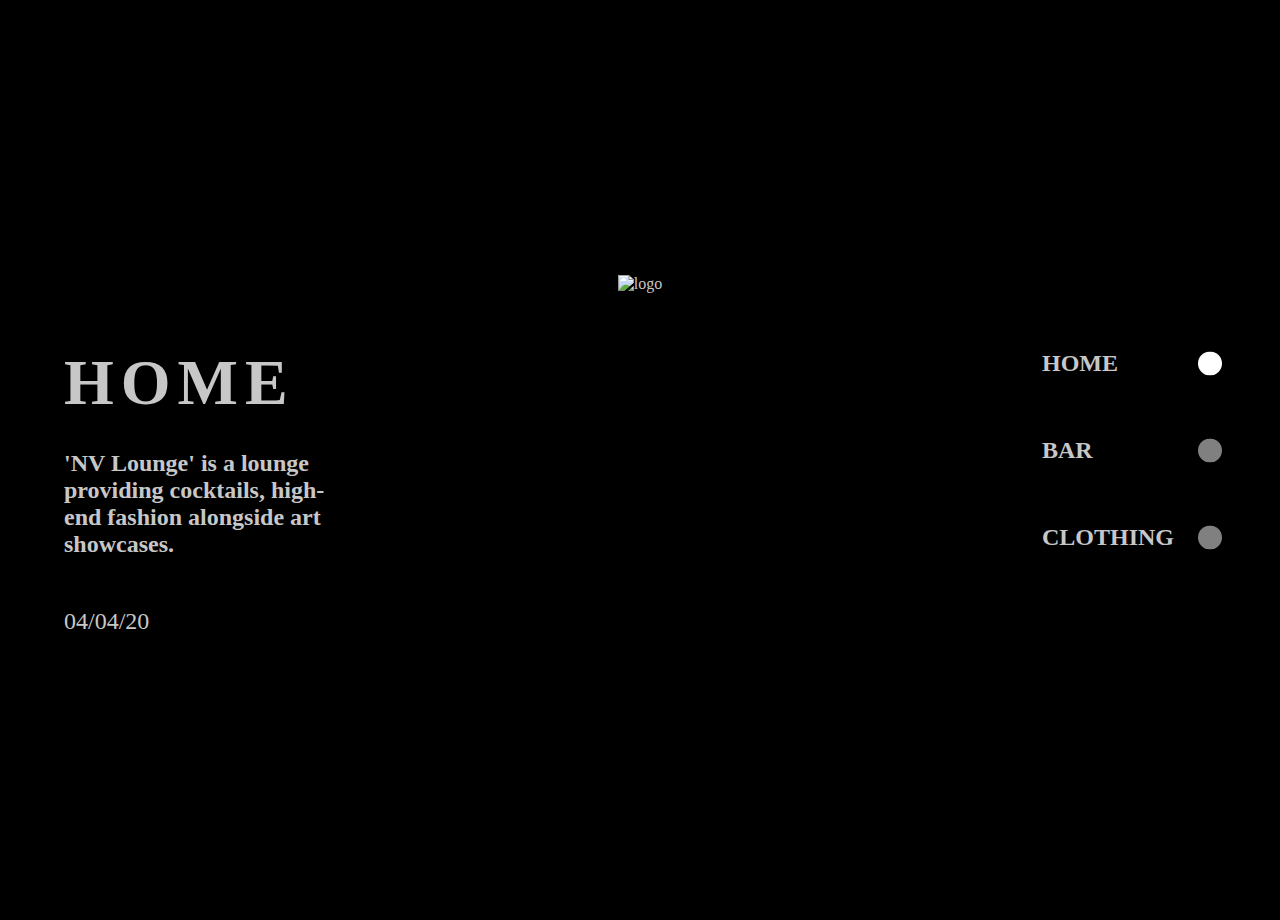
==== index.html @ 2e92ea71 "overflow-y hidden" ====
<!DOCTYPE html>
<html lang="en">
  <head>
    <meta charset="UTF-8" />
    <meta name="viewport" content="width=device-width, initial-scale=1.0" />
    <meta http-equiv="X-UA-Compatible" content="ie=edge" />
    <link rel="stylesheet" href="./style.css" />
    <title>NV Lounge</title>
  </head>
  <body>
    <div class="portfolio">
      <nav>
        <a href="index.html" class="logo"
          ><img src="./img/nvLogoV2lightgrey.png" class="logo-size" alt=""
        /></a>

        <ul>
          <li>
            <a href="#"><img src="./img/Instagram.svg" alt=""/></a>
          </li>
          <li>
            <a href="#"><img src="./img/Facebook.svg" alt=""/></a>
          </li>
          <li>
            <a href="#"><img src="./img/Twitter.svg" alt=""/></a>
          </li>
          <li><a href="#" class="dropdown">Phone: 0207 420 1234</a></li>
        </ul>
        <div class="nav-open">
          <div class="contact">
            <h3>Contact</h3>
            <p>0207 222 2222</p>
          </div>
          <div class="social">
            <h3>Social</h3>
            <div class="social-links">
              <img src="./img/Facebook.svg" alt="Facebook" />
              <img src="./img/Twitter.svg" alt="Twitter" />
              <img src="./img/Instagram.svg" alt="Instagram" />
            </div>
          </div>
        </div>
      </nav>

      <main>
        <section class="page home-img">
          <div class="details">
            <h1>Home</h1>
            <h2>
              'NV Lounge' is a lounge providing cocktails, high-end fashion
              alongside art showcases.
            </h2>
            <p>04/04/20</p>
          </div>
          <div class="hero">
            <img
              src="./img/nvHeroImgSquare.png"
              class="model model-logo"
              alt="logo"
            />
          </div>
        </section>
        <section class="page cocktail-img">
          <div class="details">
            <h1>Bar</h1>
            <h2>
              With 5 years of experience under our belt in the bartending
              profession. We have devised a bespoke selection of cocktails using
              Afro-Caribbean spirits, to tantalise our customers’ taste buds.
            </h2>
            <p>04/04/20</p>
          </div>
          <div class="hero">
            <img
              src="./img/cocktail-bar-logoArtboard-1.png"
              class="model model-cocktail"
              alt="logo"
            />
          </div>
        </section>
        <section class="page clothing-img">
          <div class="details">
            <h1>Clothing</h1>
            <h2>
              NV Lounge will stock popular high-end fashion brands alongside
              independent fashion brands in an attempt to create exposure to
              local, up and coming artists and provide a platform that in its
              very existence breaks glass ceilings.
            </h2>
            <p>04/04/20</p>
          </div>
          <div class="hero">
            <img
              src="./img/neonClothingSquare.png"
              class="model model-clothing"
              alt="logo"
            />
          </div>
        </section>
        <div class="pages">
          <div class="page-1">
            <h3>Home</h3>
            <svg
              class="slide active"
              width="12"
              height="12"
              viewBox="0 0 12 12"
              fill="none"
              xmlns="http://www.w3.org/2000/svg"
            >
              <circle cx="6" cy="6" r="6" fill="white" />
            </svg>
          </div>
          <div class="page-1">
            <h3>Bar</h3>
            <svg
              class="slide"
              width="12"
              height="12"
              viewBox="0 0 12 12"
              fill="none"
              xmlns="http://www.w3.org/2000/svg"
            >
              <circle cx="6" cy="6" r="6" fill="white" />
            </svg>
          </div>
          <div class="page-1">
            <h3>Clothing</h3>
            <svg
              class="slide"
              width="12"
              height="12"
              viewBox="0 0 12 12"
              fill="none"
              xmlns="http://www.w3.org/2000/svg"
            >
              <circle cx="6" cy="6" r="6" fill="white" />
            </svg>
          </div>
        </div>
      </main>
    </div>

    <script
      src="https://cdnjs.cloudflare.com/ajax/libs/gsap/2.1.3/TimelineMax.min.js"
      integrity="sha256-fIkQKQryItPqpaWZbtwG25Jp2p5ujqo/NwJrfqAB+Qk="
      crossorigin="anonymous"
    ></script>
    <script
      src="https://cdnjs.cloudflare.com/ajax/libs/gsap/2.1.3/TweenMax.min.js"
      integrity="sha256-lPE3wjN2a7ABWHbGz7+MKBJaykyzqCbU96BJWjio86U="
      crossorigin="anonymous"
    ></script>
    <script src="./app.js"></script>
  </body>
</html>
---- style.css ----
*,
*::before,
*::after {
  margin: 0;
  padding: 0;
  box-sizing: border-box;
}

@font-face {
  font-family: PopLight;
  src: url("./fonts/Poppins-Light.ttf");
}
@font-face {
  font-family: PopRegular;
  src: url("./fonts/Poppins-Regular.ttf");
}
@font-face {
  font-family: PopExtraLight;
  src: url("./fonts/Poppins-ExtraLight.ttf");
}

body {
  font-family: PopLight;
  overflow-x: hidden;
  background-color: black;
  overflow-y: hidden;
}

a {
  text-decoration: none;
  color: #c7c7c7;
}

.portfolio {
  color: #c7c7c7;
  background: linear-gradient(to bottom, rgba(0, 0, 0, 0.5), rgba(0, 0, 0, 1)),
    url("img/ue4-cyberpunk-grunge-sci-fi-asset-pack-3d-model-low-poly-obj-mtl-fbx-uasset.jpg")
      center no-repeat;
  background-size: cover;
}

nav {
  min-height: 10vh;
  width: 90%;
  margin: auto;
  display: flex;
  justify-content: space-between;
  align-items: center;
  padding-top: 5rem;
  max-width: 120rem;
  text-transform: uppercase;
  font-size: 1.6rem;
}

.logo {
  height: 5px;
  width: 5px;
  transform: translateX(-1000rem);
  animation: slideIn 0.5s forwards;
}
.logo-size {
  height: 100px;
  padding: 0;
  margin: 0;
  position: absolute;
  top: -50px;
}

.page {
  min-height: 90vh;
  display: grid;
  grid-template-columns: 5% 1fr 1fr 1fr 5%;
}
.cocktail-img,
.clothing-img {
  position: absolute;
  bottom: 0%;
  left: 0%;
  width: 100%;
  opacity: 0;
  pointer-events: none;
}

.hero {
  overflow: hidden;
  height: 200px;
  align-self: center;
  justify-self: center;
}

nav ul {
  display: flex;
}

nav li {
  list-style: none;
  transform: translateX(1000rem);
  animation: slideIn 0.5s forwards;
}

nav ul li:nth-child(1) {
  animation-delay: 0s;
}

nav ul li:nth-child(2) {
  animation-delay: 0.5s;
}

nav ul li:nth-child(3) {
  animation-delay: 1s;
}

nav ul li:nth-child(4) {
  animation-delay: 1.5s;
}

nav ul li a {
  padding: 1rem 0;
  margin: 0 3rem;
  position: relative;
  letter-spacing: 2px;
}

.svg-color {
  fill: #c7c7c7;
}

nav ul li a:last-child {
  margin-right: 0;
}

nav ul li a::before,
nav ul li a::after {
  content: "";
  position: absolute;
  width: 100%;
  height: 2px;
  background-color: #ff66ff;
  left: 0;
  transform: scaleX(0);
  transition: all 0.5s;
}

nav ul li a::before {
  top: 0;
  transform-origin: left;
}

nav ul li a::after {
  bottom: 0;
  transform-origin: right;
}

nav ul li a:hover::before,
nav ul li a:hover::after {
  transform: scaleX(1);
}

@keyframes slideIn {
  from {
  }

  to {
    transform: translateX(0);
  }
}

.page {
  min-height: 90vh;
  display: grid;
  grid-template-columns: 5% 1fr 2fr 1fr 5%;
}
.hero {
  overflow: hidden;
  height: 500px;
  align-self: center;
  justify-self: center;
  display: flex;
}
.hero img {
  height: 500px;
  transition: 0.5s ease-in-out;
  cursor: pointer;
}

.model {
  transform: translate(0%, 2%);
}
.hero:hover .model {
  transform: translate(0%, 0%);
}
.details {
  grid-column: 2/3;
  align-self: center;
  z-index: 10;
}
.details h1 {
  font-size: 64px;
  font-family: PopRegular;
  text-transform: uppercase;
  letter-spacing: 7px;
}
.details h2 {
  font-size: 24px;
  padding: 30px 0px;
  font-family: PopExtraLight;
}
.details p {
  font-family: PopExtraLight;
  font-size: 24px;
  padding: 20px 0px 50px 0px;
}

.pages {
  position: absolute;
  right: 5%;
  top: 50%;
  transform: translateY(-50%);
  text-transform: uppercase;
}

.pages > div {
  display: flex;
  align-items: center;
  justify-content: space-between;
}
.pages h3 {
  font-size: 24px;
  padding: 30px;
}
.pages svg {
  cursor: pointer;
  opacity: 0.5;
  transform: scale(2);
}
.pages svg:hover {
  animation: dot 0.5s ease-in-out infinite alternate;
}

.pages svg.active {
  opacity: 1;
}

@keyframes dot {
  0% {
    transform: scale(2);
  }
  100% {
    transform: scale(4);
  }
}

@media (max-width: 1024px) {
  .page {
    grid-template-columns: 5% 1fr 5%;
    grid-template-rows: 1fr 1fr;
    align-items: center;
  }

  .hero {
    grid-column: 2/3;
    height: auto;
    justify-self: center;
    align-self: flex-end;
  }
  .hero img {
    height: 400px;
  }

  .details {
    grid-row: 2/3;
    grid-column: 2/3;
    text-align: center;
  }
  .details h1 {
    font-size: 48px;
  }
  .details h2 {
    font-size: 24px;
  }

  .pages {
    position: absolute;
    right: 5%;
    top: 40%;
    transform: translateY(-50%);
    text-transform: uppercase;
  }
}

@media (max-width: 768px) {
  .page {
    grid-template-rows: 1fr 1fr;
  }
  .hero {
    justify-self: center;
    align-self: flex-end;
  }
  .hero img {
    height: 300px;
  }
  .details {
    text-align: center;
  }
  .details h1 {
    font-size: 38px;
  }
  .details h2 {
    font-size: 24px;
  }
  .pages {
    position: absolute;
    right: 5%;
    top: 43%;
    transform: translateY(-50%);
    text-transform: uppercase;
  }
  .pages h3 {
    font-size: 16px;
  }

  @media (max-width: 414px) {
    .logo-size {
      display: none;
    }

    .dropdown {
      display: none;
    }
    nav {
      padding-top: 2rem;
    }
    nav ul {
      padding-right: 105px;
    }

    .hero {
      justify-self: left;
      padding-bottom: 15px;
    }
    .hero img {
      height: 200px;
    }
    .pages h3 {
      font-size: 12px;
    }

    .details h1 {
      font-size: 20px;
    }
    .details h2 {
      font-size: 16px;
    }
  }

  @media (max-width: 375px) {
    .logo-size {
      display: none;
    }

    .dropdown {
      display: none;
    }
    nav ul {
      padding-right: 90px;
    }

    .hero {
      justify-self: left;
      padding-bottom: 15px;
    }
    .hero img {
      height: 200px;
    }
    .pages h3 {
      font-size: 12px;
    }

    .details h1 {
      padding-top: 10px;
      font-size: 20px;
    }
    .details h2 {
      font-size: 12px;
      padding: 10px 0 10px 0;
    }
    .details p {
      padding-bottom: 0px;
    }
  }
}

.nav-open {
  position: absolute;
  top: 0px;
  left: 0px;
  width: 100%;
  height: 50vh;
  background: white;
  z-index: 1;
  color: black;
  display: grid;
  grid-template-columns: 5% 1fr 1fr 5%;
  justify-items: center;
  align-items: center;
  text-align: center;
  transform: translateY(-100%);
}
.contact {
  grid-column: 2/3;
}
.nav-open h3 {
  font-size: 28px;
  padding-bottom: 40px;
}
.nav-open p {
  font-size: 18px;
}
.social-links img {
  padding: 0px 20px;
}

.logo,
.menu {
  z-index: 2;
}
.menu {
  cursor: pointer;
}
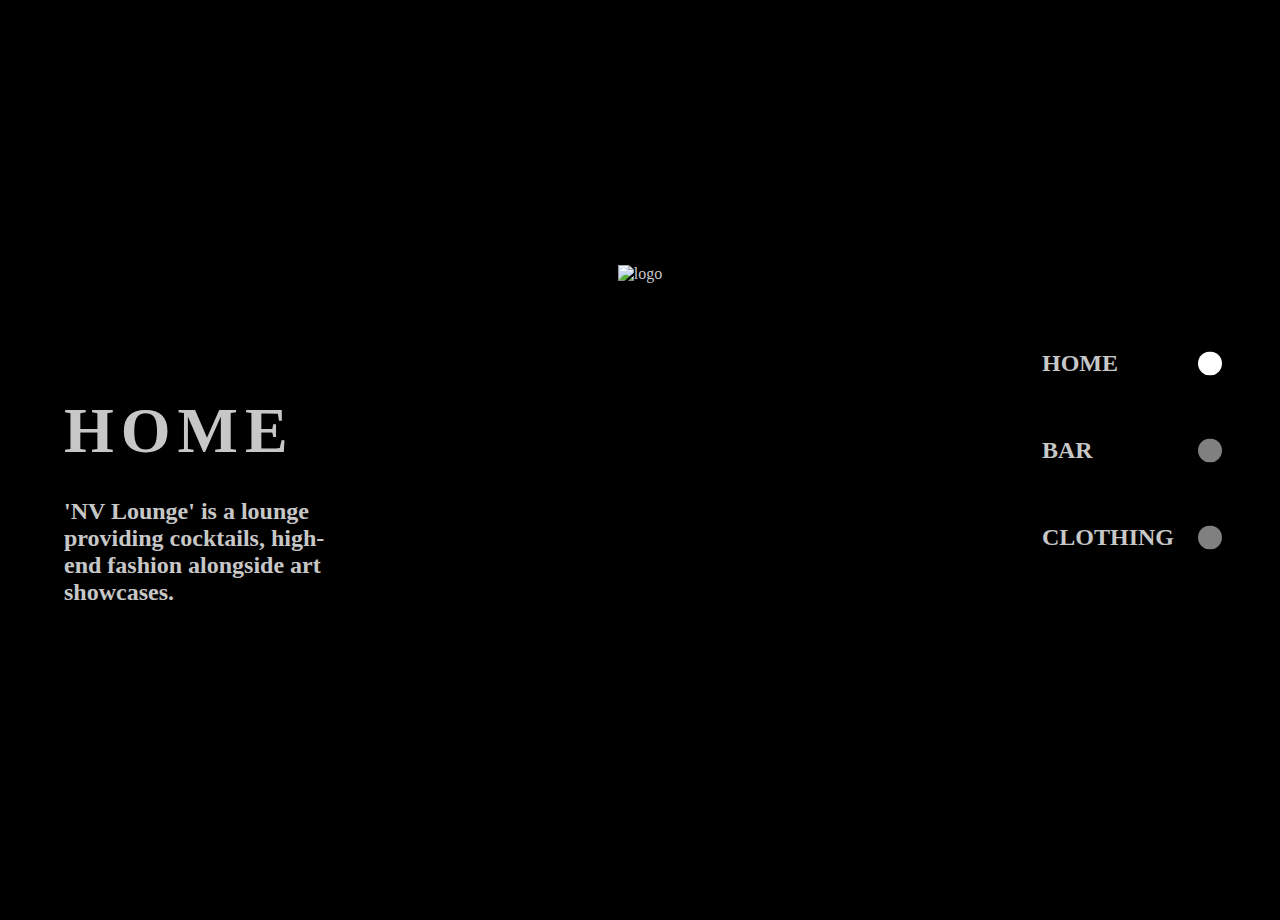
==== commit dc768d51: "Adding replacement images" ====
--- a/index.html
+++ b/index.html
@@ -24,7 +24,11 @@
           <li>
             <a href="#"><img src="./img/Twitter.svg" alt=""/></a>
           </li>
-          <li><a href="#" class="dropdown">Phone: 0207 420 1234</a></li>
+          <li>
+            <a href="#" class="dropdown"
+              ><span class="phone-text">Phone:</span> 0207 420 1234</a
+            >
+          </li>
         </ul>
         <div class="nav-open">
           <div class="contact">
@@ -44,17 +48,17 @@
 
       <main>
         <section class="page home-img">
-          <div class="details">
+          <div class="details home-details">
             <h1>Home</h1>
             <h2>
               'NV Lounge' is a lounge providing cocktails, high-end fashion
               alongside art showcases.
             </h2>
-            <p>04/04/20</p>
+            <!-- <p>04/04/20</p> -->
           </div>
           <div class="hero">
             <img
-              src="./img/nvHeroImgSquare.png"
+              src="./img/newNVHeroLogo.png
               class="model model-logo"
               alt="logo"
             />
@@ -68,11 +72,11 @@
               profession. We have devised a bespoke selection of cocktails using
               Afro-Caribbean spirits, to tantalise our customers’ taste buds.
             </h2>
-            <p>04/04/20</p>
+            <!-- <p>04/04/20</p> -->
           </div>
           <div class="hero">
             <img
-              src="./img/cocktail-bar-logoArtboard-1.png"
+              src="./img/newCocktail.png"
               class="model model-cocktail"
               alt="logo"
             />
@@ -87,11 +91,11 @@
               local, up and coming artists and provide a platform that in its
               very existence breaks glass ceilings.
             </h2>
-            <p>04/04/20</p>
+            <!-- <p>04/04/20</p> -->
           </div>
           <div class="hero">
             <img
-              src="./img/neonClothingSquare.png"
+              src="./img/newClothing.png"
               class="model model-clothing"
               alt="logo"
             />
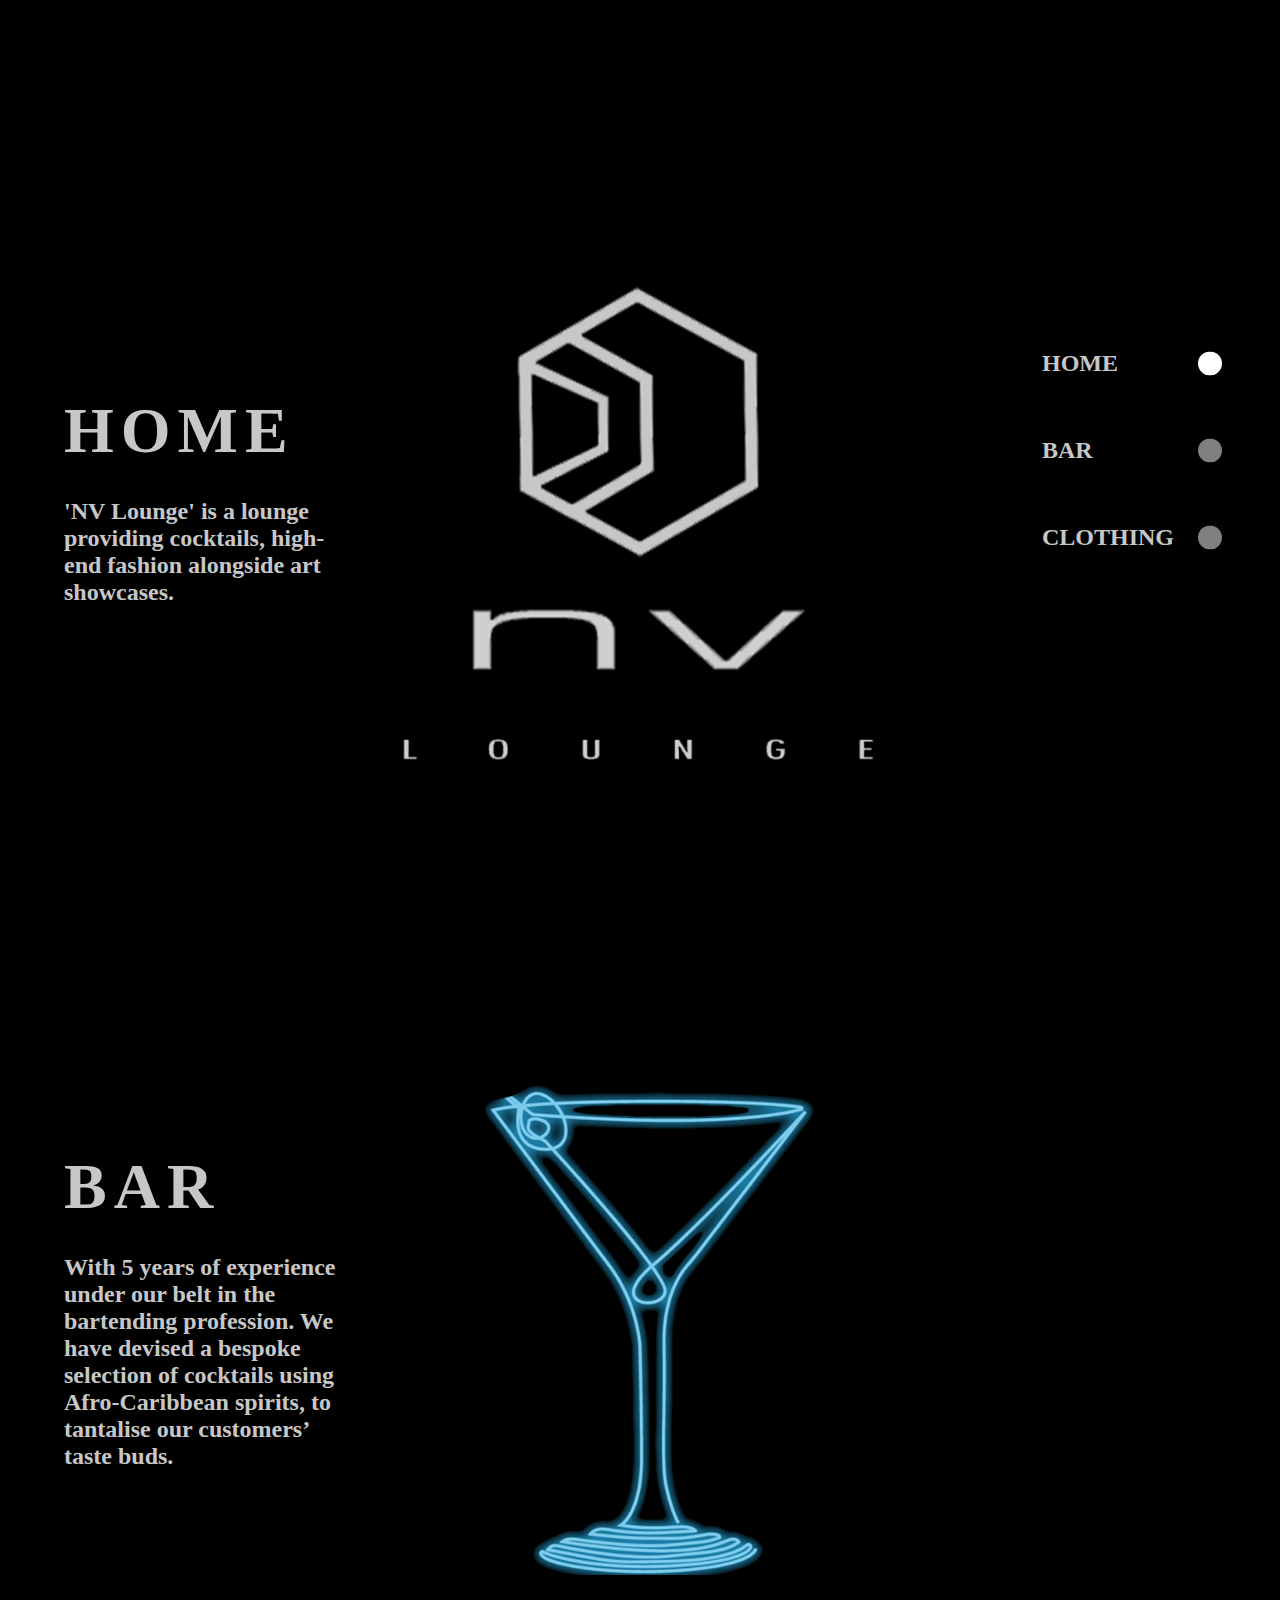
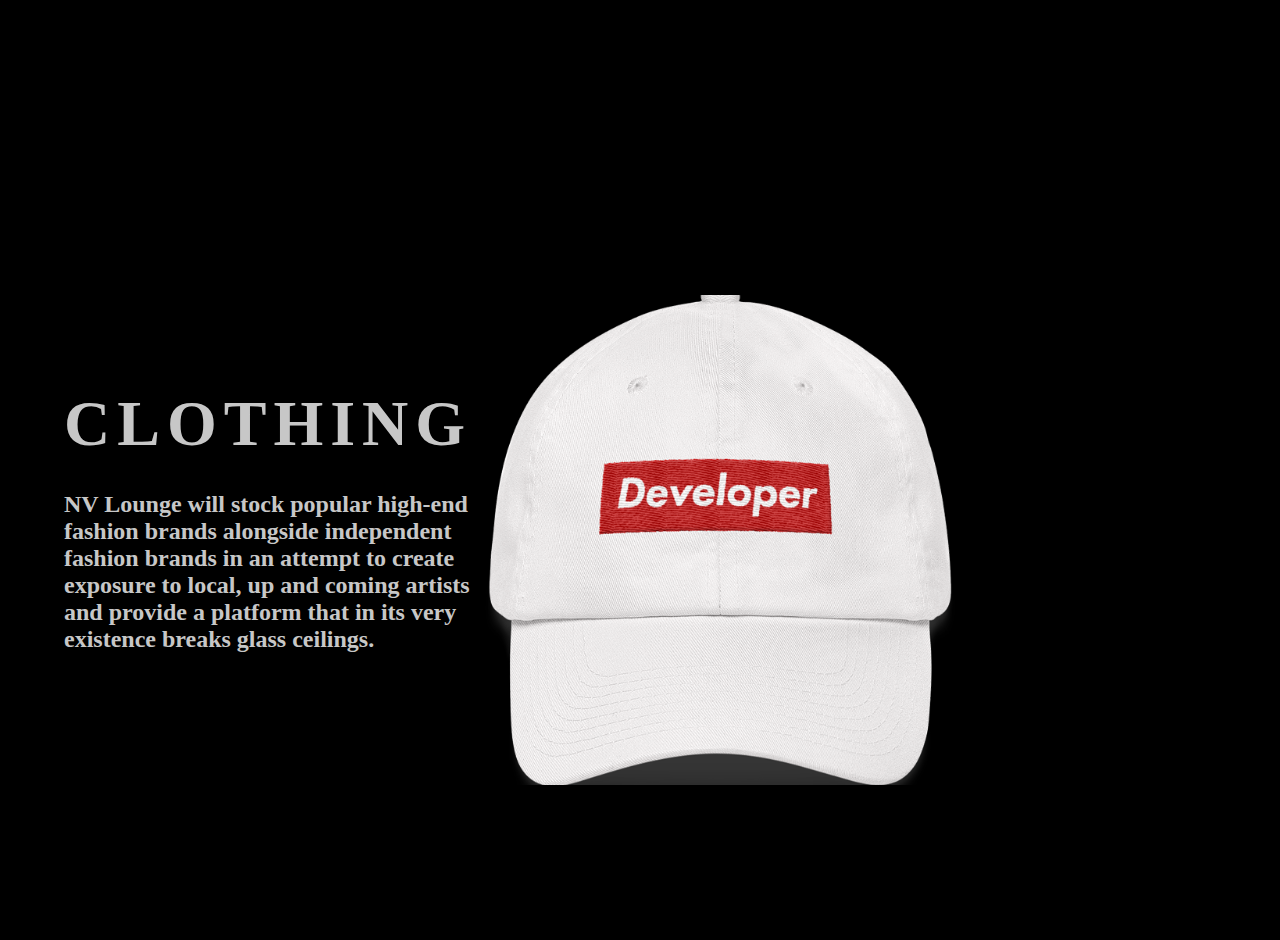
==== commit 11887d1f: "take index.html out of ignore" ====
--- a/index.html
+++ b/index.html
@@ -47,7 +47,7 @@
       </nav>
 
       <main>
-        <section class="page home-img">
+        <section class="page home-page">
           <div class="details home-details">
             <h1>Home</h1>
             <h2>
@@ -58,13 +58,13 @@
           </div>
           <div class="hero">
             <img
-              src="./img/newNVHeroLogo.png
+              src="./img/newNVHeroLogo.png"
               class="model model-logo"
               alt="logo"
             />
           </div>
         </section>
-        <section class="page cocktail-img">
+        <section class="page cocktail-page">
           <div class="details">
             <h1>Bar</h1>
             <h2>
@@ -82,7 +82,7 @@
             />
           </div>
         </section>
-        <section class="page clothing-img">
+        <section class="page clothing-page">
           <div class="details">
             <h1>Clothing</h1>
             <h2>
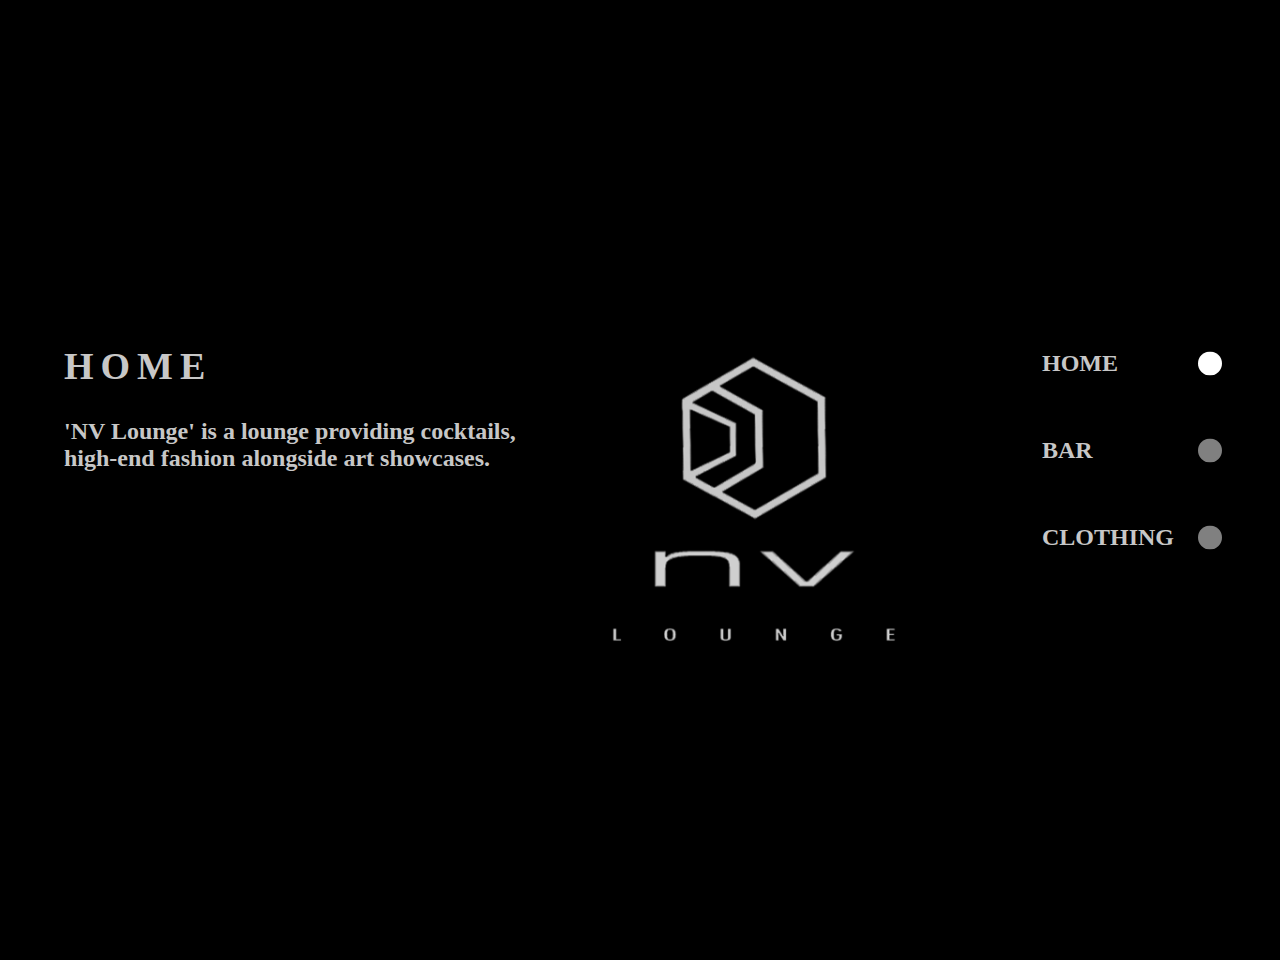
==== commit 74409f3b: "added hrefs to social media links" ====
--- a/index.html
+++ b/index.html
@@ -16,13 +16,19 @@
 
         <ul>
           <li>
-            <a href="#"><img src="./img/Instagram.svg" alt=""/></a>
+            <a href="https://www.instagram.com/nv.lounge/"
+              ><img src="./img/Instagram.svg" alt=""
+            /></a>
           </li>
           <li>
-            <a href="#"><img src="./img/Facebook.svg" alt=""/></a>
+            <a href="https://www.facebook.com/nvlounge"
+              ><img src="./img/Facebook.svg" alt=""
+            /></a>
           </li>
           <li>
-            <a href="#"><img src="./img/Twitter.svg" alt=""/></a>
+            <a href="https://twitter.com/nv_lounge"
+              ><img src="./img/Twitter.svg" alt=""
+            /></a>
           </li>
           <li>
             <a href="#" class="dropdown"
--- a/style.css
+++ b/style.css
@@ -37,10 +37,13 @@
     url("img/ue4-cyberpunk-grunge-sci-fi-asset-pack-3d-model-low-poly-obj-mtl-fbx-uasset.jpg")
       center no-repeat;
   background-size: cover;
+  display: grid;
+  grid-template-rows: 1fr 3fr;
 }
 
 nav {
-  min-height: 10vh;
+  grid-row: 1/2;
+  min-height: 20vh;
   width: 90%;
   margin: auto;
   display: flex;
@@ -51,30 +54,34 @@
   text-transform: uppercase;
   font-size: 1.6rem;
 }
-
 .logo {
   height: 5px;
   width: 5px;
   transform: translateX(-1000rem);
   animation: slideIn 0.5s forwards;
+  align-self: flex-start;
 }
 .logo-size {
   height: 100px;
   padding: 0;
   margin: 0;
-  position: absolute;
-  top: -50px;
 }
 
 .page {
   min-height: 90vh;
+  grid-row: 2/3;
   display: grid;
   grid-template-columns: 5% 1fr 1fr 1fr 5%;
-}
-.cocktail-img,
-.clothing-img {
+  position: relative;
+}
+
+.home-page {
+  padding-bottom: 200px;
+}
+.cocktail-page,
+.clothing-page {
   position: absolute;
-  bottom: 0%;
+  bottom: -3%;
   left: 0%;
   width: 100%;
   opacity: 0;
@@ -166,19 +173,21 @@
 }
 
 .page {
-  min-height: 90vh;
+  min-height: 80vh;
   display: grid;
-  grid-template-columns: 5% 1fr 2fr 1fr 5%;
+  grid-template-columns: 5% 2fr 2fr 1fr 5%;
+  grid-template-rows: 20% 1fr 5%;
 }
 .hero {
+  grid-column: 3/4;
+  grid-row: 2/3;
   overflow: hidden;
   height: 500px;
-  align-self: center;
-  justify-self: center;
+  align-self: flex-start;
   display: flex;
 }
 .hero img {
-  height: 500px;
+  height: 300px;
   transition: 0.5s ease-in-out;
   cursor: pointer;
 }
@@ -191,11 +200,12 @@
 }
 .details {
   grid-column: 2/3;
-  align-self: center;
+  grid-row: 2/3;
+  align-self: flex-start;
   z-index: 10;
 }
 .details h1 {
-  font-size: 64px;
+  font-size: 38px;
   font-family: PopRegular;
   text-transform: uppercase;
   letter-spacing: 7px;
@@ -251,20 +261,30 @@
 }
 
 @media (max-width: 1024px) {
+  nav {
+    padding-top: 10px;
+    align-items: flex-start;
+  }
+
   .page {
     grid-template-columns: 5% 1fr 5%;
     grid-template-rows: 1fr 1fr;
     align-items: center;
   }
 
+  .dropdown {
+    font-size: 20px;
+  }
+
   .hero {
     grid-column: 2/3;
+    grid-row: 1/2;
     height: auto;
     justify-self: center;
-    align-self: flex-end;
-  }
-  .hero img {
-    height: 400px;
+    align-self: center;
+  }
+  .hero img {
+    height: 325px;
   }
 
   .details {
@@ -273,40 +293,107 @@
     text-align: center;
   }
   .details h1 {
-    font-size: 48px;
+    font-size: 38px;
   }
   .details h2 {
     font-size: 24px;
   }
+  .home-details {
+    padding-top: 10px;
+  }
 
   .pages {
-    position: absolute;
     right: 5%;
     top: 40%;
-    transform: translateY(-50%);
     text-transform: uppercase;
   }
 }
 
+@media screen and (max-width: 1024px) and (orientation: landscape) {
+  html {
+    transform: rotate(-90deg);
+    transform-origin: left top;
+    width: 100vh;
+    overflow-x: hidden;
+    position: absolute;
+    top: 100%;
+    left: 0;
+  }
+
+  nav {
+    padding-top: 10px;
+    align-items: flex-start;
+  }
+
+  .page {
+    grid-template-columns: 5% 1fr 5%;
+    grid-template-rows: 1fr 1fr;
+    align-items: center;
+  }
+
+  .dropdown {
+    font-size: 20px;
+  }
+
+  .hero {
+    grid-column: 2/3;
+    grid-row: 1/2;
+    height: auto;
+    justify-self: center;
+    align-self: center;
+  }
+  .hero img {
+    height: 325px;
+  }
+
+  .details {
+    grid-row: 2/3;
+    grid-column: 2/3;
+    text-align: center;
+  }
+  .details h1 {
+    font-size: 38px;
+  }
+  .details h2 {
+    font-size: 24px;
+  }
+  .home-details {
+    padding-top: 10px;
+  }
+
+  .pages {
+    right: 5%;
+    top: 40%;
+    text-transform: uppercase;
+  }
+}
+
 @media (max-width: 768px) {
-  .page {
-    grid-template-rows: 1fr 1fr;
-  }
-  .hero {
-    justify-self: center;
-    align-self: flex-end;
-  }
-  .hero img {
-    height: 300px;
+  .logo-size {
+    height: 75px;
+  }
+  .phone-text {
+    display: none;
+  }
+  .dropdown {
+    font-size: 18px;
+  }
+
+  .home-page {
+    padding-bottom: 150px;
+  }
+
+  .hero img {
+    height: 200px;
   }
   .details {
     text-align: center;
   }
   .details h1 {
-    font-size: 38px;
+    font-size: 24px;
   }
   .details h2 {
-    font-size: 24px;
+    font-size: 18px;
   }
   .pages {
     position: absolute;
@@ -317,76 +404,369 @@
   }
   .pages h3 {
     font-size: 16px;
-  }
-
-  @media (max-width: 414px) {
-    .logo-size {
-      display: none;
-    }
-
-    .dropdown {
-      display: none;
-    }
-    nav {
-      padding-top: 2rem;
-    }
-    nav ul {
-      padding-right: 105px;
-    }
-
-    .hero {
-      justify-self: left;
-      padding-bottom: 15px;
-    }
-    .hero img {
-      height: 200px;
-    }
-    .pages h3 {
-      font-size: 12px;
-    }
-
-    .details h1 {
-      font-size: 20px;
-    }
-    .details h2 {
-      font-size: 16px;
-    }
-  }
-
-  @media (max-width: 375px) {
-    .logo-size {
-      display: none;
-    }
-
-    .dropdown {
-      display: none;
-    }
-    nav ul {
-      padding-right: 90px;
-    }
-
-    .hero {
-      justify-self: left;
-      padding-bottom: 15px;
-    }
-    .hero img {
-      height: 200px;
-    }
-    .pages h3 {
-      font-size: 12px;
-    }
-
-    .details h1 {
-      padding-top: 10px;
-      font-size: 20px;
-    }
-    .details h2 {
-      font-size: 12px;
-      padding: 10px 0 10px 0;
-    }
-    .details p {
-      padding-bottom: 0px;
-    }
+    padding: 20px;
+  }
+}
+
+@media screen and (max-width: 768px) and (orientation: landscape) {
+  html {
+    transform: rotate(-90deg);
+    transform-origin: left top;
+    width: 100vh;
+    overflow-x: hidden;
+    position: absolute;
+    top: 100%;
+    left: 0;
+  }
+
+  .logo-size {
+    height: 75px;
+  }
+  .phone-text {
+    display: none;
+  }
+  .dropdown {
+    font-size: 18px;
+  }
+
+  .home-page {
+    padding-bottom: 150px;
+  }
+
+  .hero img {
+    height: 200px;
+  }
+  .details {
+    text-align: center;
+  }
+  .details h1 {
+    font-size: 24px;
+  }
+  .details h2 {
+    font-size: 18px;
+  }
+  .pages {
+    position: absolute;
+    right: 5%;
+    top: 43%;
+    transform: translateY(-50%);
+    text-transform: uppercase;
+  }
+  .pages h3 {
+    font-size: 16px;
+    padding: 20px;
+  }
+}
+
+@media (max-width: 532px) {
+  .dropdown {
+    display: none;
+  }
+  .hero {
+    justify-self: left;
+  }
+}
+
+@media screen and (max-width: 532px) and (orientation: landscape) {
+  html {
+    transform: rotate(-90deg);
+    transform-origin: left top;
+    width: 100vh;
+    overflow-x: hidden;
+    position: absolute;
+    top: 100%;
+    left: 0;
+  }
+
+  .dropdown {
+    display: none;
+  }
+  .hero {
+    justify-self: left;
+  }
+}
+
+@media (max-width: 414px) {
+  .logo-size {
+    display: none;
+  }
+
+  .dropdown {
+    display: none;
+  }
+
+  .home-page {
+    padding-bottom: 100px;
+  }
+
+  .cocktail-page,
+  .clothing-page {
+    position: absolute;
+    bottom: -4%;
+    left: 0%;
+    width: 100%;
+    opacity: 0;
+    pointer-events: none;
+  }
+
+  nav ul {
+    padding-right: 105px;
+  }
+
+  .hero {
+    justify-self: left;
+  }
+  .hero img {
+    height: 150px;
+  }
+  .pages h3 {
+    font-size: 12px;
+    padding: 10px;
+  }
+  .pages svg {
+    height: 5px;
+  }
+
+  .details h1 {
+    font-size: 20px;
+  }
+  .details h2 {
+    font-size: 14px;
+  }
+}
+
+@media screen and (max-width: 414px) and (orientation: landscape) {
+  html {
+    transform: rotate(-90deg);
+    transform-origin: left top;
+    width: 100vh;
+    overflow-x: hidden;
+    position: absolute;
+    top: 100%;
+    left: 0;
+  }
+
+  .logo-size {
+    display: none;
+  }
+
+  .dropdown {
+    display: none;
+  }
+
+  .home-page {
+    padding-bottom: 100px;
+  }
+
+  .cocktail-page,
+  .clothing-page {
+    position: absolute;
+    bottom: -4%;
+    left: 0%;
+    width: 100%;
+    opacity: 0;
+    pointer-events: none;
+  }
+
+  nav ul {
+    padding-right: 105px;
+  }
+
+  .hero {
+    justify-self: left;
+  }
+  .hero img {
+    height: 150px;
+  }
+  .pages h3 {
+    font-size: 12px;
+    padding: 10px;
+  }
+  .pages svg {
+    height: 5px;
+  }
+
+  .details h1 {
+    font-size: 20px;
+  }
+  .details h2 {
+    font-size: 14px;
+  }
+}
+
+@media (max-width: 375px) {
+  nav {
+    padding-bottom: 50px;
+  }
+
+  .logo-size {
+    display: none;
+  }
+
+  .dropdown {
+    display: none;
+  }
+
+  .home-page {
+    padding-bottom: 90px;
+  }
+  .cocktail-page,
+  .clothing-page {
+    position: absolute;
+    bottom: -5%;
+    left: 0%;
+    width: 100%;
+    opacity: 0;
+    pointer-events: none;
+  }
+
+  .hero img {
+    height: 150px;
+  }
+  .pages h3 {
+    font-size: 12px;
+    padding: 10px;
+  }
+  .pages svg {
+    height: 5px;
+  }
+
+  .details h1 {
+    font-size: 20px;
+  }
+  .details h2 {
+    font-size: 12px;
+  }
+}
+
+@media screen and (max-width: 375px) and (orientation: landscape) {
+  html {
+    transform: rotate(-90deg);
+    transform-origin: left top;
+    width: 100vh;
+    overflow-x: hidden;
+    position: absolute;
+    top: 100%;
+    left: 0;
+  }
+
+  nav {
+    padding-bottom: 50px;
+  }
+
+  .logo-size {
+    display: none;
+  }
+
+  .dropdown {
+    display: none;
+  }
+
+  .home-page {
+    padding-bottom: 90px;
+  }
+  .cocktail-page,
+  .clothing-page {
+    position: absolute;
+    bottom: -5%;
+    left: 0%;
+    width: 100%;
+    opacity: 0;
+    pointer-events: none;
+  }
+
+  .hero img {
+    height: 150px;
+  }
+  .pages h3 {
+    font-size: 12px;
+    padding: 10px;
+  }
+  .pages svg {
+    height: 5px;
+  }
+
+  .details h1 {
+    font-size: 20px;
+  }
+  .details h2 {
+    font-size: 12px;
+  }
+}
+
+@media (max-width: 320px) {
+  .hero img {
+    height: 100px;
+  }
+
+  .home-page {
+    padding-bottom: 115px;
+  }
+  .cocktail-page,
+  .clothing-page {
+    position: absolute;
+    bottom: -4%;
+    left: 0%;
+    width: 100%;
+    opacity: 0;
+    pointer-events: none;
+  }
+  .pages {
+    top: 45%;
+  }
+  nav {
+    padding-bottom: 50px;
+  }
+  nav ul {
+    padding-right: 65px;
+  }
+
+  .details h1 {
+    padding-top: 30px;
+    font-size: 12px;
+  }
+}
+
+@media screen and (max-width: 320px) and (orientation: landscape) {
+  html {
+    transform: rotate(-90deg);
+    transform-origin: left top;
+    width: 100vh;
+    overflow-x: hidden;
+    position: absolute;
+    top: 100%;
+    left: 0;
+  }
+
+  .hero img {
+    height: 100px;
+  }
+
+  .home-page {
+    padding-bottom: 115px;
+  }
+  .cocktail-page,
+  .clothing-page {
+    position: absolute;
+    bottom: -4%;
+    left: 0%;
+    width: 100%;
+    opacity: 0;
+    pointer-events: none;
+  }
+  .pages {
+    top: 45%;
+  }
+  nav {
+    padding-bottom: 50px;
+  }
+  nav ul {
+    padding-right: 65px;
+  }
+
+  .details h1 {
+    padding-top: 30px;
+    font-size: 12px;
   }
 }
 
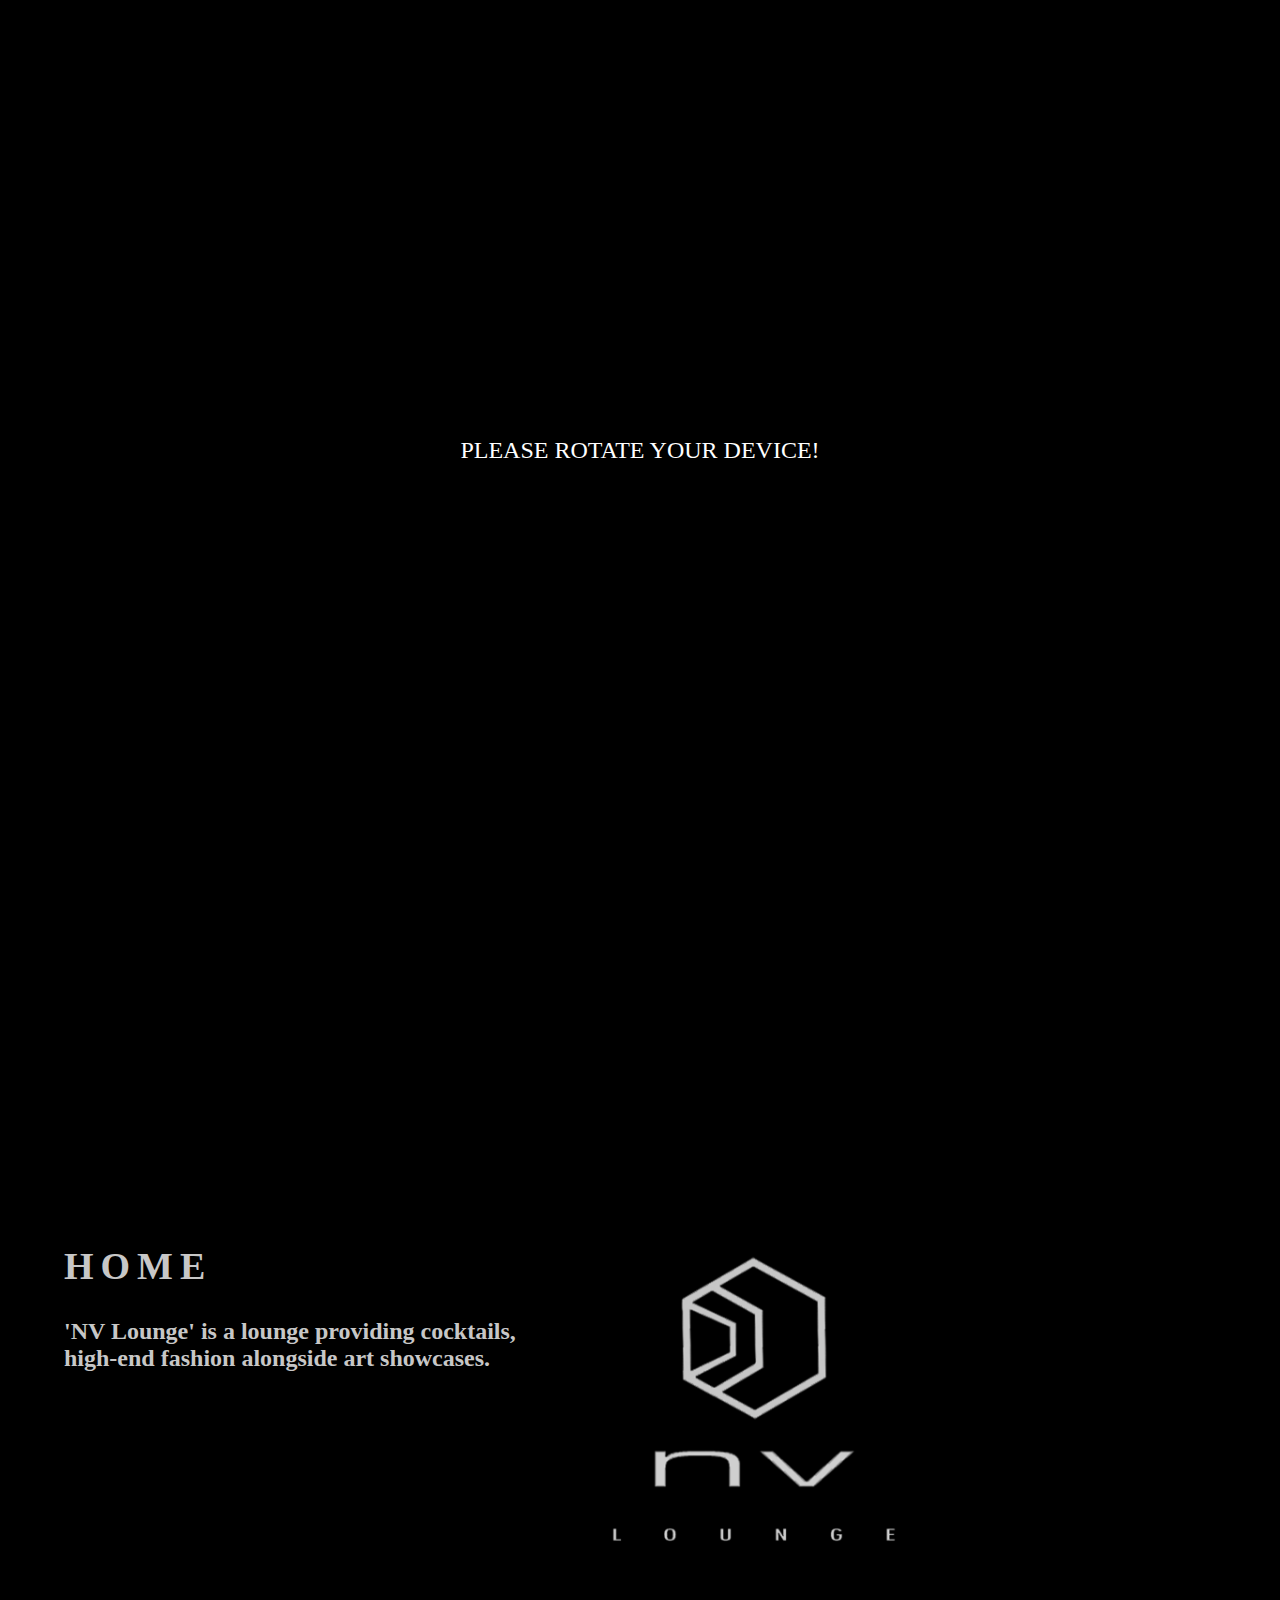
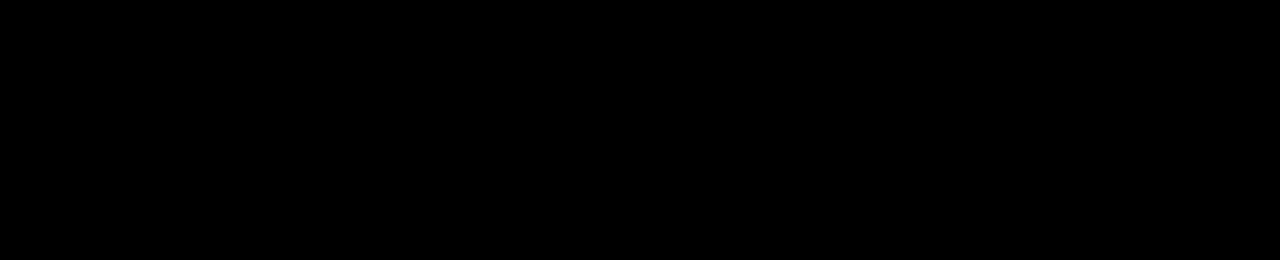
==== commit 898c0464: "horizontal "please rotate" text" ====
--- a/index.html
+++ b/index.html
@@ -8,6 +8,9 @@
     <title>NV Lounge</title>
   </head>
   <body>
+    <div class="turn">
+      Please rotate your device!
+    </div>
     <div class="portfolio">
       <nav>
         <a href="index.html" class="logo"
@@ -16,17 +19,17 @@
 
         <ul>
           <li>
-            <a href="https://www.instagram.com/nv.lounge/"
+            <a href="https://www.instagram.com/_nvlounge/"
               ><img src="./img/Instagram.svg" alt=""
             /></a>
           </li>
           <li>
-            <a href="https://www.facebook.com/nvlounge"
+            <a href="https://www.facebook.com/NV-Lounge-105343234353267/"
               ><img src="./img/Facebook.svg" alt=""
             /></a>
           </li>
           <li>
-            <a href="https://twitter.com/nv_lounge"
+            <a href="https://twitter.com/_NVLounge"
               ><img src="./img/Twitter.svg" alt=""
             /></a>
           </li>
--- a/style.css
+++ b/style.css
@@ -17,6 +17,38 @@
 @font-face {
   font-family: PopExtraLight;
   src: url("./fonts/Poppins-ExtraLight.ttf");
+}
+
+@media only screen and (orientation: landscape) {
+  .turn {
+    display: flex;
+    justify-content: center;
+    align-items: center;
+    font-family: PopRegular;
+    font-size: 24px;
+    text-transform: uppercase;
+    width: 100%;
+    height: 100vh;
+    color: white;
+    background: linear-gradient(to bottom, rgba(0, 0, 0, 0.5), rgba(0, 0, 0, 1)),
+      url("./img/ue4-cyberpunk-grunge-sci-fi-asset-pack-3d-model-low-poly-obj-mtl-fbx-uasset.jpg")
+        center no-repeat;
+    background-size: cover;
+  }
+  .portfolio {
+    display: none;
+  }
+  .pages {
+    display: none;
+  }
+}
+@media only screen and (orientation: portrait) {
+  .turn {
+    display: none;
+  }
+  .portfolio {
+    display: block;
+  }
 }
 
 body {
@@ -309,65 +341,6 @@
   }
 }
 
-@media screen and (max-width: 1024px) and (orientation: landscape) {
-  html {
-    transform: rotate(-90deg);
-    transform-origin: left top;
-    width: 100vh;
-    overflow-x: hidden;
-    position: absolute;
-    top: 100%;
-    left: 0;
-  }
-
-  nav {
-    padding-top: 10px;
-    align-items: flex-start;
-  }
-
-  .page {
-    grid-template-columns: 5% 1fr 5%;
-    grid-template-rows: 1fr 1fr;
-    align-items: center;
-  }
-
-  .dropdown {
-    font-size: 20px;
-  }
-
-  .hero {
-    grid-column: 2/3;
-    grid-row: 1/2;
-    height: auto;
-    justify-self: center;
-    align-self: center;
-  }
-  .hero img {
-    height: 325px;
-  }
-
-  .details {
-    grid-row: 2/3;
-    grid-column: 2/3;
-    text-align: center;
-  }
-  .details h1 {
-    font-size: 38px;
-  }
-  .details h2 {
-    font-size: 24px;
-  }
-  .home-details {
-    padding-top: 10px;
-  }
-
-  .pages {
-    right: 5%;
-    top: 40%;
-    text-transform: uppercase;
-  }
-}
-
 @media (max-width: 768px) {
   .logo-size {
     height: 75px;
@@ -408,76 +381,7 @@
   }
 }
 
-@media screen and (max-width: 768px) and (orientation: landscape) {
-  html {
-    transform: rotate(-90deg);
-    transform-origin: left top;
-    width: 100vh;
-    overflow-x: hidden;
-    position: absolute;
-    top: 100%;
-    left: 0;
-  }
-
-  .logo-size {
-    height: 75px;
-  }
-  .phone-text {
-    display: none;
-  }
-  .dropdown {
-    font-size: 18px;
-  }
-
-  .home-page {
-    padding-bottom: 150px;
-  }
-
-  .hero img {
-    height: 200px;
-  }
-  .details {
-    text-align: center;
-  }
-  .details h1 {
-    font-size: 24px;
-  }
-  .details h2 {
-    font-size: 18px;
-  }
-  .pages {
-    position: absolute;
-    right: 5%;
-    top: 43%;
-    transform: translateY(-50%);
-    text-transform: uppercase;
-  }
-  .pages h3 {
-    font-size: 16px;
-    padding: 20px;
-  }
-}
-
 @media (max-width: 532px) {
-  .dropdown {
-    display: none;
-  }
-  .hero {
-    justify-self: left;
-  }
-}
-
-@media screen and (max-width: 532px) and (orientation: landscape) {
-  html {
-    transform: rotate(-90deg);
-    transform-origin: left top;
-    width: 100vh;
-    overflow-x: hidden;
-    position: absolute;
-    top: 100%;
-    left: 0;
-  }
-
   .dropdown {
     display: none;
   }
@@ -535,65 +439,6 @@
   }
 }
 
-@media screen and (max-width: 414px) and (orientation: landscape) {
-  html {
-    transform: rotate(-90deg);
-    transform-origin: left top;
-    width: 100vh;
-    overflow-x: hidden;
-    position: absolute;
-    top: 100%;
-    left: 0;
-  }
-
-  .logo-size {
-    display: none;
-  }
-
-  .dropdown {
-    display: none;
-  }
-
-  .home-page {
-    padding-bottom: 100px;
-  }
-
-  .cocktail-page,
-  .clothing-page {
-    position: absolute;
-    bottom: -4%;
-    left: 0%;
-    width: 100%;
-    opacity: 0;
-    pointer-events: none;
-  }
-
-  nav ul {
-    padding-right: 105px;
-  }
-
-  .hero {
-    justify-self: left;
-  }
-  .hero img {
-    height: 150px;
-  }
-  .pages h3 {
-    font-size: 12px;
-    padding: 10px;
-  }
-  .pages svg {
-    height: 5px;
-  }
-
-  .details h1 {
-    font-size: 20px;
-  }
-  .details h2 {
-    font-size: 14px;
-  }
-}
-
 @media (max-width: 375px) {
   nav {
     padding-bottom: 50px;
@@ -639,105 +484,7 @@
   }
 }
 
-@media screen and (max-width: 375px) and (orientation: landscape) {
-  html {
-    transform: rotate(-90deg);
-    transform-origin: left top;
-    width: 100vh;
-    overflow-x: hidden;
-    position: absolute;
-    top: 100%;
-    left: 0;
-  }
-
-  nav {
-    padding-bottom: 50px;
-  }
-
-  .logo-size {
-    display: none;
-  }
-
-  .dropdown {
-    display: none;
-  }
-
-  .home-page {
-    padding-bottom: 90px;
-  }
-  .cocktail-page,
-  .clothing-page {
-    position: absolute;
-    bottom: -5%;
-    left: 0%;
-    width: 100%;
-    opacity: 0;
-    pointer-events: none;
-  }
-
-  .hero img {
-    height: 150px;
-  }
-  .pages h3 {
-    font-size: 12px;
-    padding: 10px;
-  }
-  .pages svg {
-    height: 5px;
-  }
-
-  .details h1 {
-    font-size: 20px;
-  }
-  .details h2 {
-    font-size: 12px;
-  }
-}
-
 @media (max-width: 320px) {
-  .hero img {
-    height: 100px;
-  }
-
-  .home-page {
-    padding-bottom: 115px;
-  }
-  .cocktail-page,
-  .clothing-page {
-    position: absolute;
-    bottom: -4%;
-    left: 0%;
-    width: 100%;
-    opacity: 0;
-    pointer-events: none;
-  }
-  .pages {
-    top: 45%;
-  }
-  nav {
-    padding-bottom: 50px;
-  }
-  nav ul {
-    padding-right: 65px;
-  }
-
-  .details h1 {
-    padding-top: 30px;
-    font-size: 12px;
-  }
-}
-
-@media screen and (max-width: 320px) and (orientation: landscape) {
-  html {
-    transform: rotate(-90deg);
-    transform-origin: left top;
-    width: 100vh;
-    overflow-x: hidden;
-    position: absolute;
-    top: 100%;
-    left: 0;
-  }
-
   .hero img {
     height: 100px;
   }
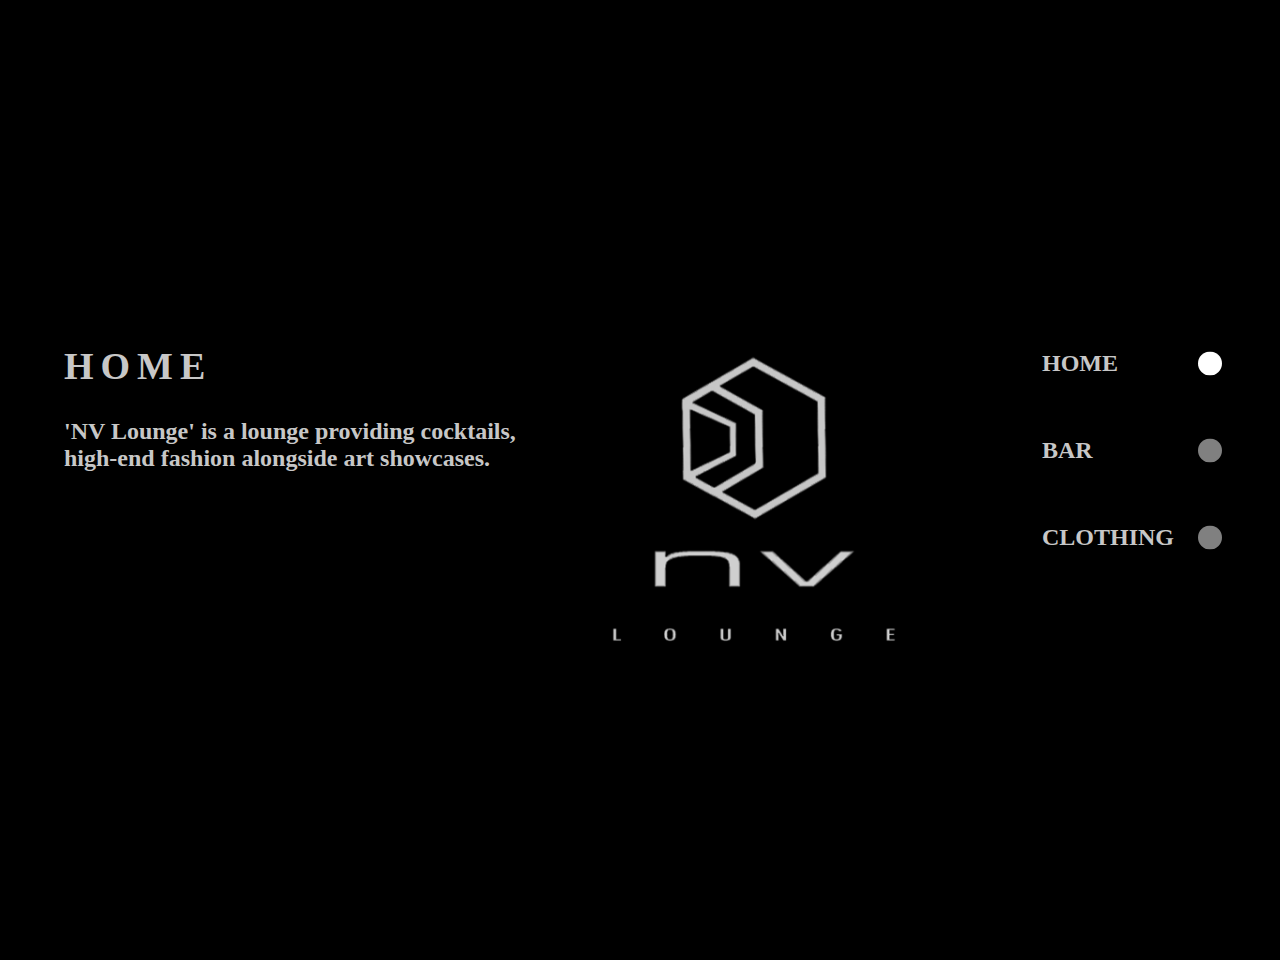
==== commit 000ecec0: "remove "rotate" screen" ====
--- a/index.html
+++ b/index.html
@@ -8,9 +8,6 @@
     <title>NV Lounge</title>
   </head>
   <body>
-    <div class="turn">
-      Please rotate your device!
-    </div>
     <div class="portfolio">
       <nav>
         <a href="index.html" class="logo"
--- a/style.css
+++ b/style.css
@@ -17,38 +17,6 @@
 @font-face {
   font-family: PopExtraLight;
   src: url("./fonts/Poppins-ExtraLight.ttf");
-}
-
-@media only screen and (orientation: landscape) {
-  .turn {
-    display: flex;
-    justify-content: center;
-    align-items: center;
-    font-family: PopRegular;
-    font-size: 24px;
-    text-transform: uppercase;
-    width: 100%;
-    height: 100vh;
-    color: white;
-    background: linear-gradient(to bottom, rgba(0, 0, 0, 0.5), rgba(0, 0, 0, 1)),
-      url("./img/ue4-cyberpunk-grunge-sci-fi-asset-pack-3d-model-low-poly-obj-mtl-fbx-uasset.jpg")
-        center no-repeat;
-    background-size: cover;
-  }
-  .portfolio {
-    display: none;
-  }
-  .pages {
-    display: none;
-  }
-}
-@media only screen and (orientation: portrait) {
-  .turn {
-    display: none;
-  }
-  .portfolio {
-    display: block;
-  }
 }
 
 body {
